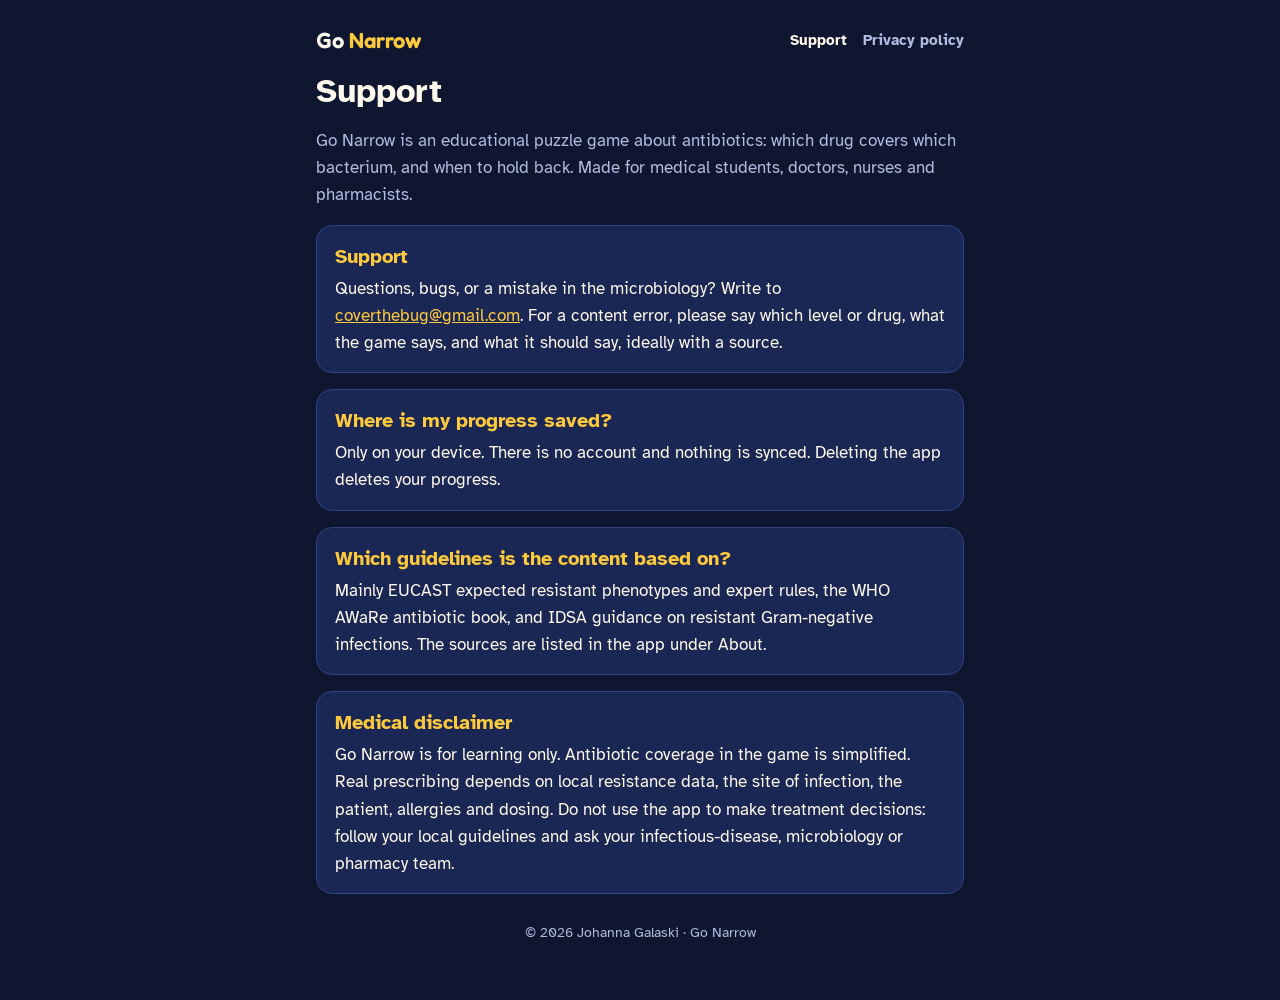
==== go-narrow/index.html @ a6ee61db "Privacy_Github" ====
<!doctype html>
<html lang="en">
<head>
<meta charset="utf-8">
<meta name="theme-color" content="#0e1630">
<meta name="viewport" content="width=device-width,initial-scale=1">
<title>Go Narrow Support</title>
<meta name="description" content="Support, privacy policy and medical disclaimer for the Go Narrow antibiotics learning game.">
<link rel="stylesheet" href="style.css">
</head>
<body>
<main>

<header><a class="mark" href="index.html">Go <span>Narrow</span></a><nav><a href="index.html" aria-current="page">Support</a><a href="privacy.html">Privacy policy</a></nav></header>
<h1>Support</h1>
<p class="lede">Go Narrow is an educational puzzle game about antibiotics: which drug covers which bacterium, and when to hold back. Made for medical students, doctors, nurses and pharmacists.</p>

<section>
<h2>Support</h2>
<p>Questions, bugs, or a mistake in the microbiology? Write to <a href="mailto:coverthebug@gmail.com">coverthebug@gmail.com</a>. For a content error, please say which level or drug, what the game says, and what it should say, ideally with a source.</p>
</section>
<section>
<h2>Where is my progress saved?</h2>
<p>Only on your device. There is no account and nothing is synced. Deleting the app deletes your progress.</p>
</section>
<section>
<h2>Which guidelines is the content based on?</h2>
<p>Mainly EUCAST expected resistant phenotypes and expert rules, the WHO AWaRe antibiotic book, and IDSA guidance on resistant Gram-negative infections. The sources are listed in the app under About.</p>
</section>
<section>
<h2 id="disclaimer">Medical disclaimer</h2>
<p>Go Narrow is for learning only. Antibiotic coverage in the game is simplified. Real prescribing depends on local resistance data, the site of infection, the patient, allergies and dosing. Do not use the app to make treatment decisions: follow your local guidelines and ask your infectious-disease, microbiology or pharmacy team.</p>
</section>
<footer>© 2026 Johanna Galaski · Go Narrow</footer>
</main>
</body>
</html>
---- go-narrow/style.css ----
/* Atkinson Hyperlegible and Fredoka (SIL Open Font License), the same files the app embeds. */
@font-face{font-family:'Atkinson Hyperlegible';font-weight:400;font-display:swap;src:url(fonts/atkinson-400.woff2) format('woff2')}
@font-face{font-family:'Atkinson Hyperlegible';font-weight:700;font-display:swap;src:url(fonts/atkinson-700.woff2) format('woff2')}
@font-face{font-family:'Fredoka';font-weight:600;font-display:swap;src:url(fonts/fredoka-600.woff2) format('woff2')}

/* The app's colours, flat like the lessons: no gradients, no glow. */
:root{
  color-scheme:dark;
  --bg:#0e1630; --panel:#1a2754; --line:#31437f;
  --ink:#fff8ec; --dim:#b1bbdf; --gold:#ffc93c;
  --body:'Atkinson Hyperlegible',system-ui,-apple-system,'Segoe UI',Roboto,sans-serif;
  --round:'Fredoka',ui-rounded,system-ui,sans-serif;
}
*{box-sizing:border-box}
body{margin:0;background:var(--bg);color:var(--ink);font:17px/1.6 var(--body);-webkit-font-smoothing:antialiased}
main{max-width:680px;margin:0 auto;padding:28px 16px 56px;display:flex;flex-direction:column;gap:16px}
header{display:flex;align-items:center;justify-content:space-between;gap:12px;flex-wrap:wrap;padding-bottom:4px}
.mark{font:600 22px/1 var(--round);color:var(--ink);text-decoration:none}
.mark span{color:var(--gold)}
nav{display:flex;gap:16px;flex-wrap:wrap}
nav a{font-weight:700;font-size:15px;color:var(--dim);text-decoration:none}
nav a:hover,nav a[aria-current]{color:var(--ink)}

h1{margin:0;font:700 34px/1.15 var(--body);text-wrap:balance}
.lede{margin:0;color:var(--dim)}
section{background:var(--panel);border:1px solid var(--line);border-radius:16px;padding:18px 18px 16px}
h2{margin:0 0 6px;font:700 20px/1.25 var(--body);color:var(--gold)}
p{margin:0}
p+p{margin-top:10px}
ul{margin:0;padding-left:20px}
li+li{margin-top:4px}
a{color:var(--gold)}
a:focus-visible{outline:3px solid var(--gold);outline-offset:2px;border-radius:4px}
footer{margin-top:12px;font-size:14px;color:var(--dim);text-align:center}
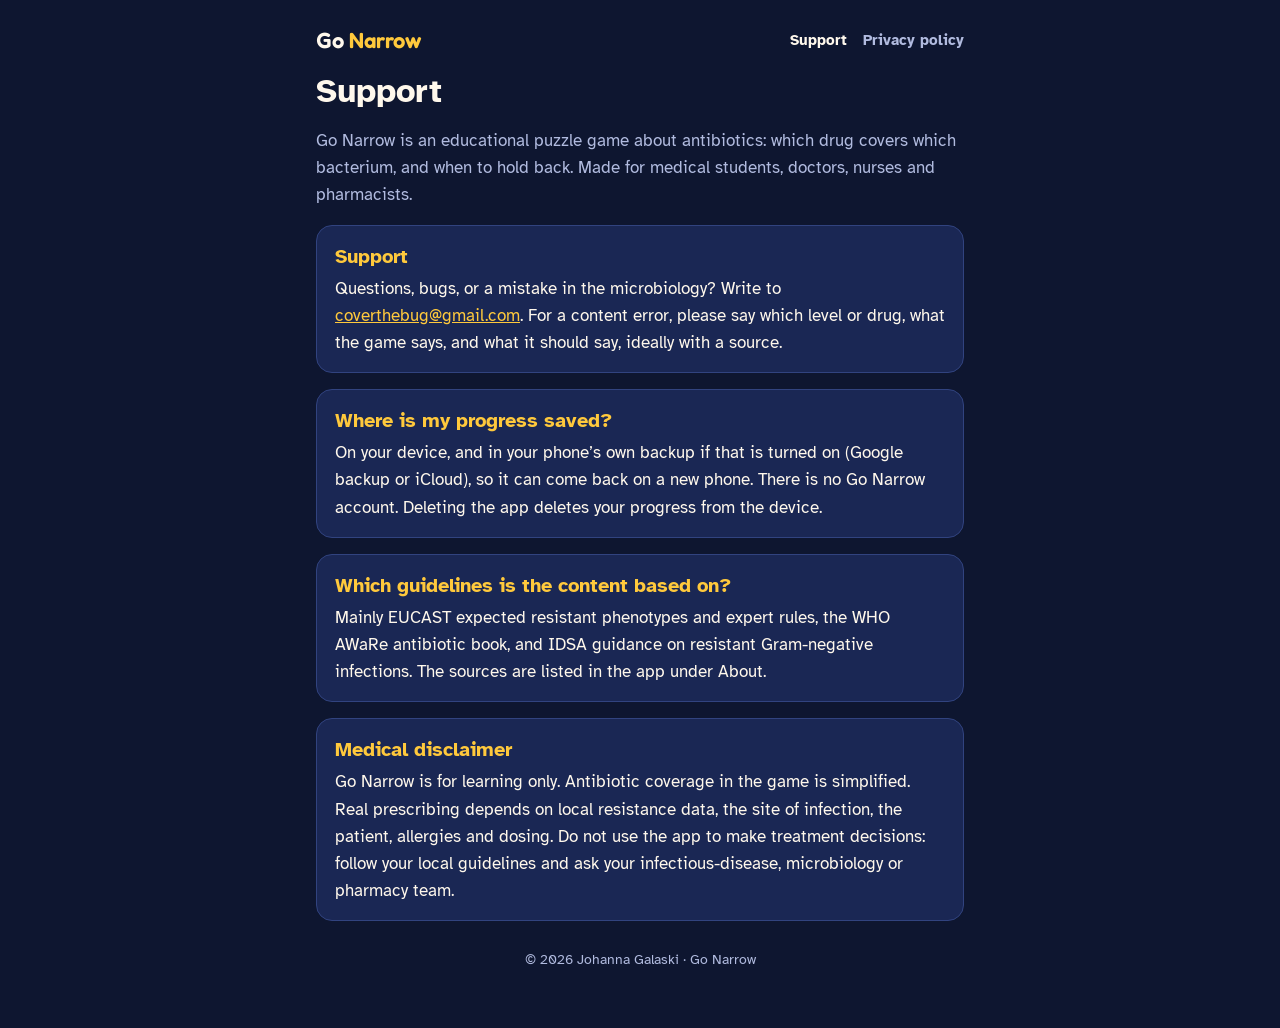
==== commit aaa35e0f: "Privacy policy and support: progress is included in the phone's own backup Co-Authored-By: Claude Op" ====
--- a/go-narrow/index.html
+++ b/go-narrow/index.html
@@ -21,7 +21,7 @@
 </section>
 <section>
 <h2>Where is my progress saved?</h2>
-<p>Only on your device. There is no account and nothing is synced. Deleting the app deletes your progress.</p>
+<p>On your device, and in your phone’s own backup if that is turned on (Google backup or iCloud), so it can come back on a new phone. There is no Go Narrow account. Deleting the app deletes your progress from the device.</p>
 </section>
 <section>
 <h2>Which guidelines is the content based on?</h2>
